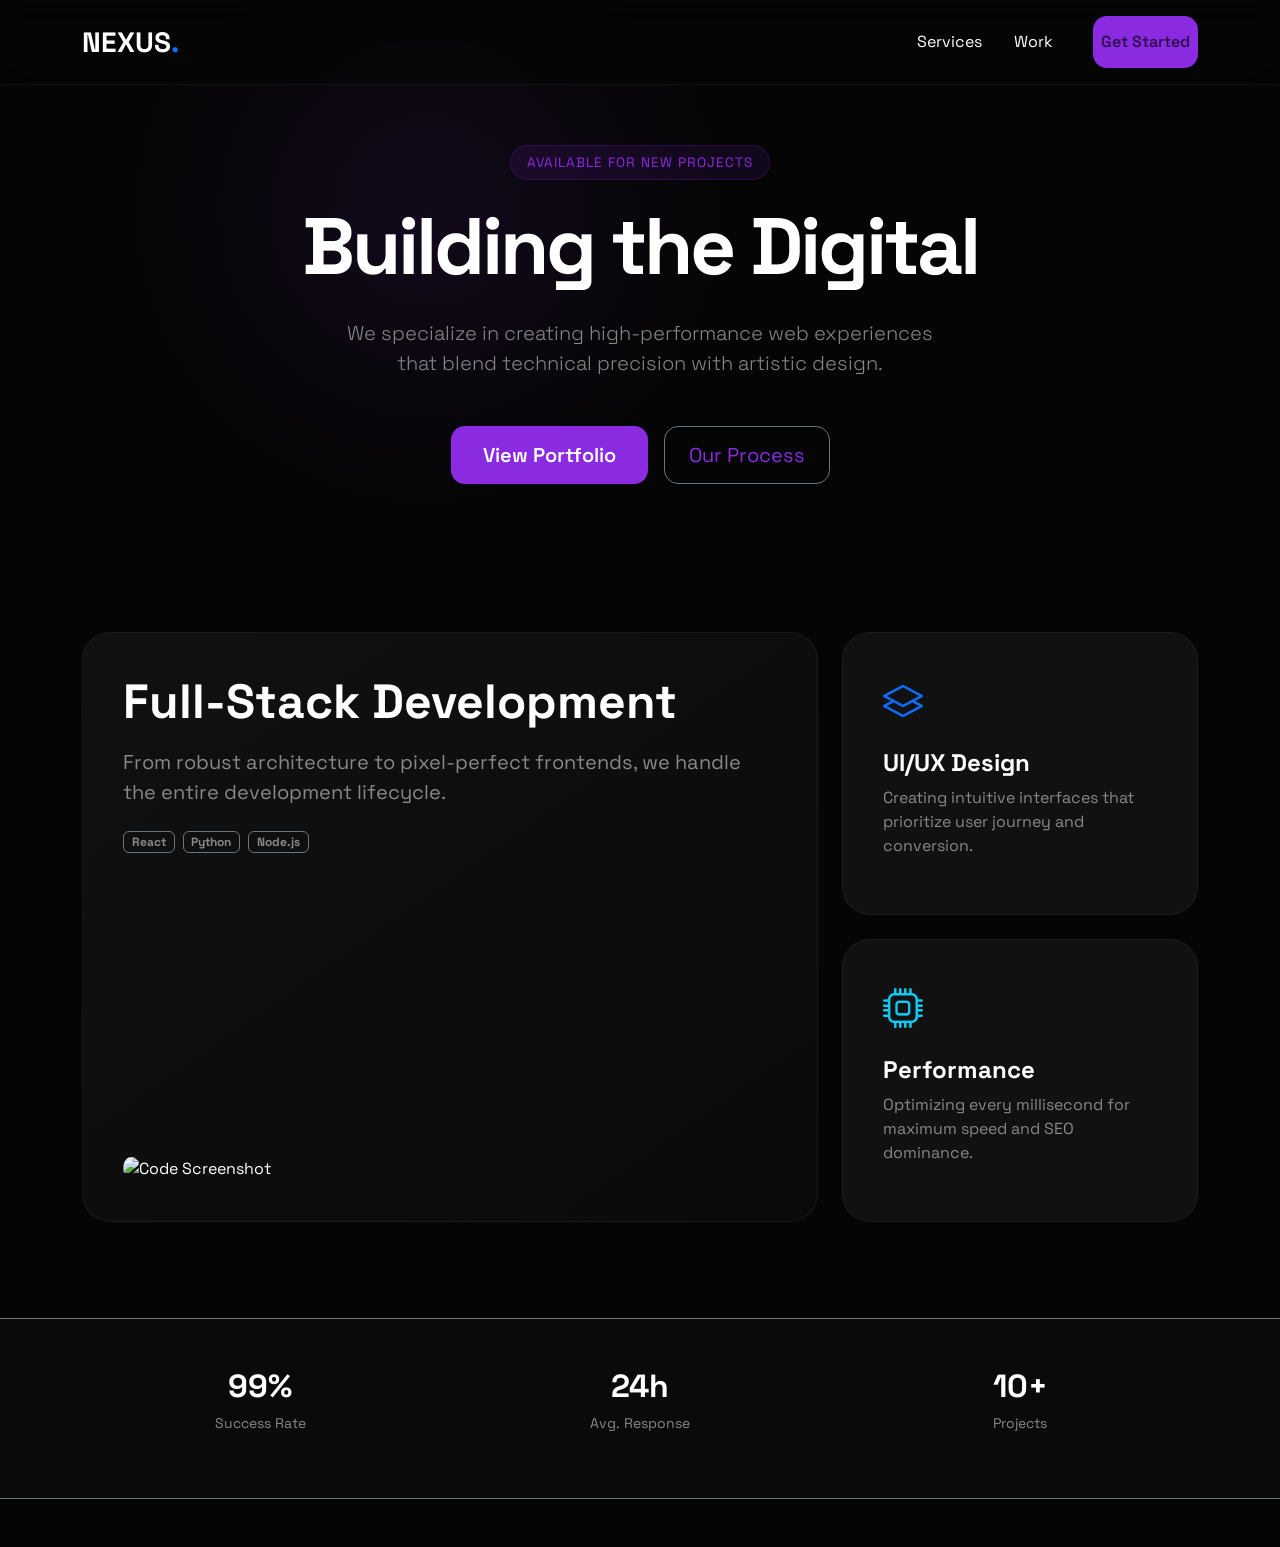
==== index.html @ b709ecfb "initial commit" ====
<!DOCTYPE html>
<html lang="en">
<head>
    <meta charset="UTF-8">
    <meta name="viewport" content="width=device-width, initial-scale=1.0">
    <title>NEXUS | Digital Portfolio</title>
    <link href="https://fonts.googleapis.com/css2?family=Space+Grotesk:wght@300;500;700&display=swap" rel="stylesheet">
    <link href="https://cdn.jsdelivr.net/npm/bootstrap@5.3.0/dist/css/bootstrap.min.css" rel="stylesheet">
    <link rel="stylesheet" href="https://cdn.jsdelivr.net/npm/bootstrap-icons@1.11.1/font/bootstrap-icons.css">
    <link rel="stylesheet" href="main.css">
</head>
<body>

    <nav class="navbar navbar-expand-lg fixed-top glass-nav py-3">
        <div class="container">
            <a class="navbar-brand fw-bold text-white fs-3" href="#">NEXUS<span class="text-primary">.</span></a>
            <button class="navbar-toggler border-0" type="button" data-bs-toggle="collapse" data-bs-target="#navbarNav">
                <i class="bi bi-list text-white fs-1"></i>
            </button>
            <div class="collapse navbar-collapse" id="navbarNav">
                <ul class="navbar-nav ms-auto align-items-center">
                    <li class="nav-item"><a class="nav-link text-white mx-2" href="#services">Services</a></li>
                    <li class="nav-item"><a class="nav-link text-white mx-2" href="#work">Work</a></li>
                    <li class="nav-item"><a class="nav-link btn btn-primary ms-lg-4" href="#contact">Get Started</a></li>
                </ul>
            </div>
        </div>
    </nav>

    <header class="hero-section text-center">
        <div class="container">
            <div class="mb-4">
                <span class="badge-modern">Available for new projects</span>
            </div>
            <h1 class="display-1 mb-4">Building the Digital <br><span id="typewriter"></span></h1>
            <p class="lead text-secondary mx-auto mb-5" style="max-width: 600px;">
                We specialize in creating high-performance web experiences that blend technical precision with artistic design.
            </p>
            <div class="d-flex justify-content-center gap-3">
                <button class="btn btn-primary btn-lg">View Portfolio</button>
                <button class="btn btn-outline-light btn-lg border-secondary px-4" style="border-radius: 14px;"><a href="process.html">Our Process</a></button>
            </div>
        </div>
    </header>

    <section id="services" class="py-5">
        <div class="container">
            <div class="row g-4">
                <div class="col-lg-8">
                    <div class="bento-card main-feature d-flex flex-column justify-content-between">
                        <div>
                            <h3 class="display-5 fw-bold mb-3">Full-Stack Development</h3>
                            <p class="text-secondary fs-5 mb-4">From robust architecture to pixel-perfect frontends, we handle the entire development lifecycle.</p>
                            <div class="d-flex gap-2 mb-4">
                                <span class="badge border border-secondary text-secondary">React</span>
                                <span class="badge border border-secondary text-secondary">Python</span>
                                <span class="badge border border-secondary text-secondary">Node.js</span>
                            </div>
                        </div>
                        <div class="rounded-4 overflow-hidden mt-4">
                            <img src="https://images.unsplash.com/photo-1498050108023-c5249f4df085?auto=format&fit=crop&w=800&q=80" class="img-fluid" alt="Code Screenshot">
                        </div>
                    </div>
                </div>

                <div class="col-lg-4">
                    <div class="row g-4 h-100">
                        <div class="col-12">
                            <div class="bento-card">
                                <i class="bi bi-layers fs-1 text-primary mb-3 d-block"></i>
                                <h4 class="fw-bold">UI/UX Design</h4>
                                <p class="text-secondary">Creating intuitive interfaces that prioritize user journey and conversion.</p>
                            </div>
                        </div>
                        <div class="col-12">
                            <div class="bento-card">
                                <i class="bi bi-cpu fs-1 text-info mb-3 d-block"></i>
                                <h4 class="fw-bold">Performance</h4>
                                <p class="text-secondary">Optimizing every millisecond for maximum speed and SEO dominance.</p>
                            </div>
                        </div>
                    </div>
                </div>
            </div>
        </div>
    </section>

    <section class="py-5 my-5 border-top border-bottom border-secondary" style="background: rgba(255,255,255,0.02);">
        <div class="container">
            <div class="row text-center">
                <div class="col-6 col-md-4">
                    <h2 class="fw-bold">99%</h2>
                    <p class="text-secondary small">Success Rate</p>
                </div>
                <div class="col-6 col-md-4">
                    <h2 class="fw-bold">24h</h2>
                    <p class="text-secondary small">Avg. Response</p>
                </div>
                <div class="col-12 col-md-4">
                    <h2 class="fw-bold">10+</h2>
                    <p class="text-secondary small">Projects</p>
                </div>
            </div>
        </div>
    </section>

    <script src="https://cdn.jsdelivr.net/npm/bootstrap@5.3.0/dist/js/bootstrap.bundle.min.js"></script>
    <script src="https://unpkg.com/typed.js@2.1.0/dist/typed.umd.js"></script>
    <script>
        var typed = new Typed('#typewriter', {
            strings: ['Standard.', 'Experience.', 'Frontier.'],
            typeSpeed: 60,
            backSpeed: 40,
            loop: true
        });
    </script>
</body>
</html>
---- main.css ----
:root {
    --bg-dark: #050505;
    --card-bg: #111111;
    --accent: #8A2BE2; /* Electric Violet */
    --text-muted: #888888;
}

a{
    color: var(--accent);
    text-decoration: none;
    transition: color 0.3s;}

body {
    background-color: var(--bg-dark);
    color: #ffffff;
    font-family: 'Space Grotesk', sans-serif;
    overflow-x: hidden;
}

/* Subtle Background Glow */
body::before {
    content: "";
    position: absolute;
    top: -10%; left: 10%;
    width: 600px; height: 600px;
    background: radial-gradient(circle, rgba(138, 43, 226, 0.1) 0%, rgba(0,0,0,0) 70%);
    z-index: -1;
}

/* Glassmorphism Navbar */
.glass-nav {
    background: rgba(5, 5, 5, 0.8);
    backdrop-filter: blur(15px);
    border-bottom: 1px solid rgba(255, 255, 255, 0.05);
}

/* Hero Section */
.hero-section {
    padding-top: 150px;
    padding-bottom: 100px;
}

.display-1 {
    letter-spacing: -3px;
    font-weight: 700;
}

/* Bento Card System */
.bento-card {
    background: var(--card-bg);
    border: 1px solid rgba(255, 255, 255, 0.05);
    border-radius: 28px;
    padding: 40px;
    height: 100%;
    transition: all 0.4s cubic-bezier(0.175, 0.885, 0.32, 1.275);
    position: relative;
    overflow: hidden;
}

.bento-card:hover {
    border-color: rgba(138, 43, 226, 0.4);
    transform: translateY(-8px);
    box-shadow: 0 20px 40px rgba(0,0,0,0.6);
}

.main-feature {
    background: linear-gradient(145deg, #111111 0%, #0a0a0a 100%);
}

/* Custom Primary Button */
.btn-primary {
    background-color: var(--accent);
    border: none;
    padding: 14px 32px;
    border-radius: 14px;
    font-weight: 600;
    transition: 0.3s;
}

.btn-primary:hover {
    background-color: #7224bc;
    box-shadow: 0 0 25px rgba(138, 43, 226, 0.4);
    transform: scale(1.05);
}

.text-secondary {
    color: var(--text-muted) !important;
}

/* Floating Badge */
.badge-modern {
    background: rgba(138, 43, 226, 0.1);
    color: var(--accent);
    border: 1px solid rgba(138, 43, 226, 0.2);
    padding: 8px 16px;
    border-radius: 100px;
    font-size: 0.85rem;
    text-transform: uppercase;
    letter-spacing: 1px;
}

#typewriter {
    color: var(--accent);
}


/* process */

:root {
    --bg-dark: #050505;
    --card-bg: #111111;
    --accent: #8A2BE2;
    --text-muted: #888888;
}

body {
    background-color: var(--bg-dark);
    color: #ffffff;
    font-family: 'Space Grotesk', sans-serif;
    overflow-x: hidden;
}

/* Glassmorphism Navbar */
.glass-nav {
    background: rgba(5, 5, 5, 0.8);
    backdrop-filter: blur(15px);
    border-bottom: 1px solid rgba(255, 255, 255, 0.05);
}

.process-header {
    padding-top: 150px;
    padding-bottom: 80px;
    background: radial-gradient(circle at top right, rgba(138, 43, 226, 0.08), transparent);
}

/* Timeline Styling */
.timeline-container {
    position: relative;
    max-width: 900px;
    margin: 0 auto;
    padding: 40px 0;
}

/* The vertical line */
.timeline-container::after {
    content: '';
    position: absolute;
    width: 2px;
    background: rgba(255, 255, 255, 0.1);
    top: 0;
    bottom: 0;
    left: 50%;
    margin-left: -1px;
}

.process-step {
    padding: 10px 40px;
    position: relative;
    background-color: inherit;
    width: 50%;
}

/* The dots on the timeline */
.process-step::after {
    content: '';
    position: absolute;
    width: 16px;
    height: 16px;
    right: -8px;
    background-color: var(--bg-dark);
    border: 3px solid var(--accent);
    top: 25px;
    border-radius: 50%;
    z-index: 1;
}

/* Initial state of the cards */
.process-step {
    opacity: 0;
    transform: translateY(50px);
    transition: all 0.8s cubic-bezier(0.25, 1, 0.5, 1);
}

/* The class we will add via JavaScript */
.process-step.is-visible {
    opacity: 1;
    transform: translateY(0);
}

.left { left: 0; text-align: right; }
.right { left: 50%; text-align: left; }

.right::after { left: -8px; }

.process-card {
    background: var(--card-bg);
    border: 1px solid rgba(255, 255, 255, 0.05);
    padding: 30px;
    border-radius: 20px;
    transition: 0.3s;
}

.process-card:hover {
    border-color: var(--accent);
    box-shadow: 0 0 20px rgba(138, 43, 226, 0.1);
}

.step-number {
    font-size: 4rem;
    font-weight: 700;
    opacity: 0.1;
    position: absolute;
    top: 10px;
    right: 30px;
    line-height: 1;
}

.right .step-number { left: 30px; right: auto; }

@media screen and (max-width: 768px) {
    .timeline-container::after { left: 31px; }
    .process-step { width: 100%; padding-left: 70px; padding-right: 25px; text-align: left; }
    .process-step::after { left: 22px; }
    .right { left: 0%; }
    .step-number { right: 20px !important; left: auto !important; }
}

.footer-cta {
    background: linear-gradient(to bottom, transparent, rgba(138, 43, 226, 0.05));
    padding: 100px 0;
}
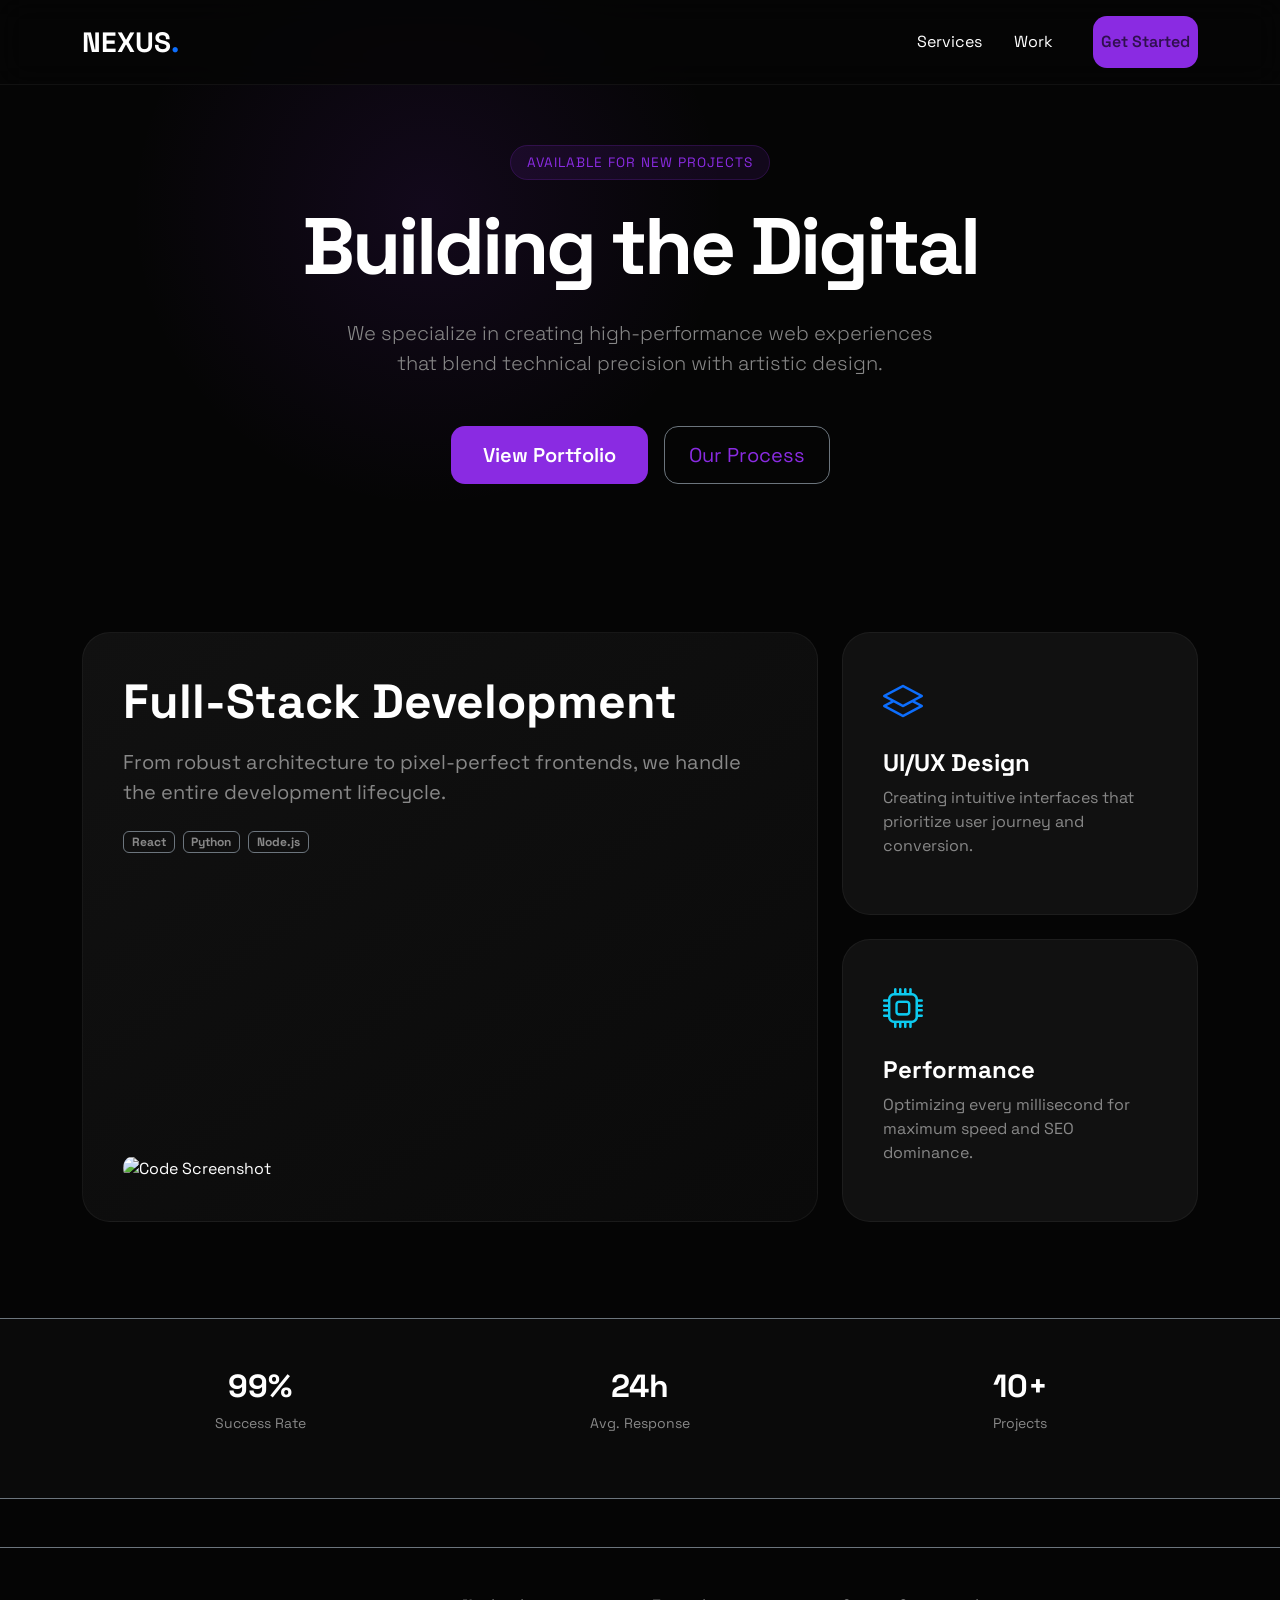
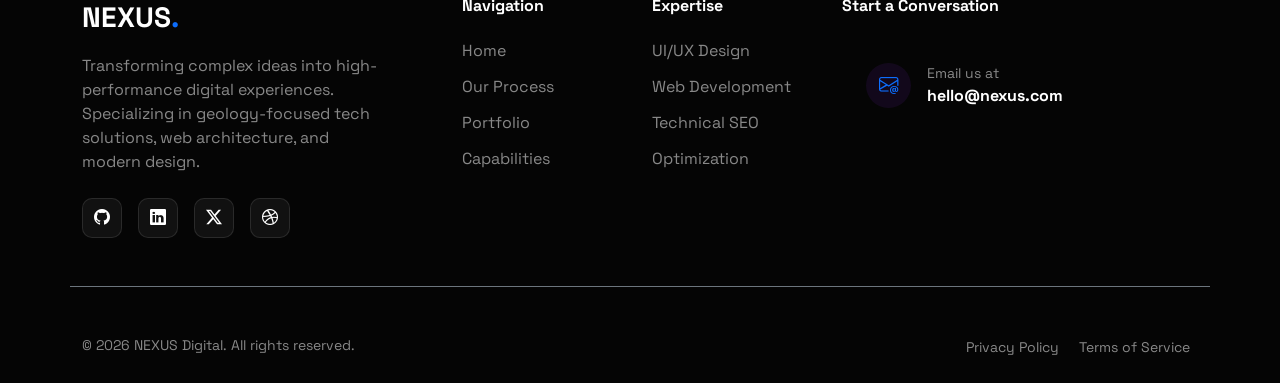
==== commit dffaeb5d: "more" ====
--- a/index.html
+++ b/index.html
@@ -19,8 +19,8 @@
             </button>
             <div class="collapse navbar-collapse" id="navbarNav">
                 <ul class="navbar-nav ms-auto align-items-center">
-                    <li class="nav-item"><a class="nav-link text-white mx-2" href="#services">Services</a></li>
-                    <li class="nav-item"><a class="nav-link text-white mx-2" href="#work">Work</a></li>
+                    <li class="nav-item"><a class="nav-link text-white mx-2" href="services.html">Services</a></li>
+                    <li class="nav-item"><a class="nav-link text-white mx-2" href="services.html#projects">Work</a></li>
                     <li class="nav-item"><a class="nav-link btn btn-primary ms-lg-4" href="#contact">Get Started</a></li>
                 </ul>
             </div>
@@ -37,7 +37,7 @@
                 We specialize in creating high-performance web experiences that blend technical precision with artistic design.
             </p>
             <div class="d-flex justify-content-center gap-3">
-                <button class="btn btn-primary btn-lg">View Portfolio</button>
+                <button class="btn btn-primary btn-lg"><a href="services.html#projects" style="color: white;">View Portfolio</a></button>
                 <button class="btn btn-outline-light btn-lg border-secondary px-4" style="border-radius: 14px;"><a href="process.html">Our Process</a></button>
             </div>
         </div>
@@ -103,16 +103,74 @@
             </div>
         </div>
     </section>
+    <button id="backToTop" class="back-to-top" aria-label="Back to top">
+        <i class="bi bi-arrow-up"></i>
+    </button>
+
+    <footer class="pt-5 pb-4 mt-5 border-top border-secondary" style="background-color: #050505;">
+    <div class="container">
+        <div class="row g-4">
+            <div class="col-lg-4 col-md-12 mb-4">
+                <a class="navbar-brand fw-bold text-white fs-3 d-block mb-3" href="#">NEXUS<span class="text-primary">.</span></a>
+                <p class="text-secondary pe-lg-5">
+                    Transforming complex ideas into high-performance digital experiences. Specializing in geology-focused tech solutions, web architecture, and modern design.
+                </p>
+                <div class="d-flex gap-3 mt-4">
+                    <a href="#" class="social-icon"><i class="bi bi-github"></i></a>
+                    <a href="#" class="social-icon"><i class="bi bi-linkedin"></i></a>
+                    <a href="#" class="social-icon"><i class="bi bi-twitter-x"></i></a>
+                    <a href="#" class="social-icon"><i class="bi bi-dribbble"></i></a>
+                </div>
+            </div>
+
+            <div class="col-lg-2 col-md-4 col-6 mb-4">
+                <h6 class="text-white fw-bold mb-4">Navigation</h6>
+                <ul class="list-unstyled footer-links">
+                    <li><a href="index.html">Home</a></li>
+                    <li><a href="process.html">Our Process</a></li>
+                    <li><a href="#work">Portfolio</a></li>
+                    <li><a href="#services">Capabilities</a></li>
+                </ul>
+            </div>
+
+            <div class="col-lg-2 col-md-4 col-6 mb-4">
+                <h6 class="text-white fw-bold mb-4">Expertise</h6>
+                <ul class="list-unstyled footer-links">
+                    <li><a href="#">UI/UX Design</a></li>
+                    <li><a href="#">Web Development</a></li>
+                    <li><a href="#">Technical SEO</a></li>
+                    <li><a href="#">Optimization</a></li>
+                </ul>
+            </div>
+
+            <div class="col-lg-4 col-md-4 mb-4">
+                <h6 class="text-white fw-bold mb-4">Start a Conversation</h6>
+                <div class="glass-card p-4 d-flex align-items-center gap-3">
+                    <div class="icon-circle">
+                        <i class="bi bi-envelope-at text-primary"></i>
+                    </div>
+                    <div>
+                        <p class="small text-secondary mb-0">Email us at</p>
+                        <a href="mailto:hello@nexus.com" class="text-white text-decoration-none fw-bold">hello@nexus.com</a>
+                    </div>
+                </div>
+            </div>
+        </div>
+
+        <div class="row pt-5 mt-4 border-top border-secondary">
+            <div class="col-md-6 text-center text-md-start">
+                <p class="text-secondary small mb-0">&copy; 2026 NEXUS Digital. All rights reserved.</p>
+            </div>
+            <div class="col-md-6 text-center text-md-end mt-2 mt-md-0">
+                <a href="#" class="text-secondary small text-decoration-none mx-2">Privacy Policy</a>
+                <a href="#" class="text-secondary small text-decoration-none mx-2">Terms of Service</a>
+            </div>
+        </div>
+    </div>
+    </footer>
 
     <script src="https://cdn.jsdelivr.net/npm/bootstrap@5.3.0/dist/js/bootstrap.bundle.min.js"></script>
     <script src="https://unpkg.com/typed.js@2.1.0/dist/typed.umd.js"></script>
-    <script>
-        var typed = new Typed('#typewriter', {
-            strings: ['Standard.', 'Experience.', 'Frontier.'],
-            typeSpeed: 60,
-            backSpeed: 40,
-            loop: true
-        });
-    </script>
+    <script src="main.js"></script>
 </body>
 </html>
--- a/main.css
+++ b/main.css
@@ -1,3 +1,8 @@
+
+html {
+    scroll-behavior: smooth;
+}
+
 :root {
     --bg-dark: #050505;
     --card-bg: #111111;
@@ -228,4 +233,191 @@
 .footer-cta {
     background: linear-gradient(to bottom, transparent, rgba(138, 43, 226, 0.05));
     padding: 100px 0;
+}
+
+
+/* footer */
+
+/* Footer Specific Styles */
+.footer-links li {
+margin-bottom: 12px;
+}
+
+.footer-links a {
+color: var(--text-muted);
+text-decoration: none;
+transition: all 0.3s ease;
+}
+
+.footer-links a:hover {
+color: var(--accent);
+padding-left: 5px;
+}
+
+.social-icon {
+width: 40px;
+height: 40px;
+display: flex;
+align-items: center;
+justify-content: center;
+border-radius: 10px;
+background: rgba(255, 255, 255, 0.05);
+color: white;
+text-decoration: none;
+transition: 0.3s;
+border: 1px solid rgba(255, 255, 255, 0.1);
+}
+
+.social-icon:hover {
+background: var(--accent);
+color: white;
+transform: translateY(-3px);
+box-shadow: 0 5px 15px rgba(138, 43, 226, 0.3);
+}
+
+.icon-circle {
+width: 45px;
+height: 45px;
+background: rgba(138, 43, 226, 0.1);
+border-radius: 50%;
+display: flex;
+align-items: center;
+justify-content: center;
+font-size: 1.2rem;
+}
+
+
+/* back2top */
+
+.back-to-top {
+    position: fixed;
+    bottom: 30px;
+    right: 30px;
+    width: 50px;
+    height: 50px;
+    border-radius: 50%;
+    background: rgba(138, 43, 226, 0.2); /* Accent color with transparency */
+    backdrop-filter: blur(10px);
+    border: 1px solid rgba(255, 255, 255, 0.1);
+    color: white;
+    font-size: 1.5rem;
+    display: flex;
+    align-items: center;
+    justify-content: center;
+    cursor: pointer;
+    z-index: 1000;
+    opacity: 0;
+    visibility: hidden;
+    transition: all 0.4s cubic-bezier(0.175, 0.885, 0.32, 1.275);
+}
+
+.back-to-top.show {
+    opacity: 1;
+    visibility: visible;
+    bottom: 40px; /* Slight lift when appearing */
+}
+
+.back-to-top:hover {
+    background: var(--accent);
+    transform: scale(1.1) translateY(-5px);
+    box-shadow: 0 10px 20px rgba(138, 43, 226, 0.4);
+    border-color: rgba(255, 255, 255, 0.3);
+}
+
+/* services */
+
+:root {
+--bg-dark: #050505;
+--card-bg: #111111;
+--accent: #8A2BE2;
+--text-muted: #888888;
+}
+
+body {
+background-color: var(--bg-dark);
+color: #ffffff;
+font-family: 'Space Grotesk', sans-serif;
+}
+
+.glass-nav {
+background: rgba(5, 5, 5, 0.8);
+backdrop-filter: blur(15px);
+border-bottom: 1px solid rgba(255, 255, 255, 0.05);
+}
+
+.services-header {
+padding: 150px 0 60px 0;
+background: linear-gradient(to bottom, rgba(138, 43, 226, 0.05), transparent);
+}
+
+/* Side-Tab Navigation Styling */
+.nav-pills .nav-link {
+color: var(--text-muted);
+background: transparent;
+border: 1px solid transparent;
+padding: 20px;
+text-align: left;
+border-radius: 15px;
+transition: 0.3s;
+margin-bottom: 10px;
+}
+
+.nav-pills .nav-link.active {
+background: var(--card-bg);
+border-color: var(--accent);
+color: white;
+}
+
+.service-content-card {
+background: var(--card-bg);
+border: 1px solid rgba(255, 255, 255, 0.05);
+border-radius: 30px;
+padding: 50px;
+min-height: 500px;
+}
+
+.tech-pill {
+background: rgba(255,255,255,0.05);
+border: 1px solid rgba(255,255,255,0.1);
+padding: 5px 15px;
+border-radius: 100px;
+font-size: 0.9rem;
+display: inline-block;
+margin: 5px;
+}
+
+.feature-list i {
+color: var(--accent);
+margin-right: 10px;
+}
+
+
+/* Project Grid */
+
+.project-item {
+    transition: all 0.5s ease;
+}
+
+.grayscale-img {
+    filter: grayscale(100%);
+    opacity: 0.6;
+    transition: 0.5s ease;
+    height: 250px;
+    object-fit: cover;
+}
+
+.bento-card:hover .grayscale-img {
+    filter: grayscale(0%);
+    opacity: 1;
+    transform: scale(1.05);
+}
+
+.filter-btn.active {
+    background: var(--accent);
+    box-shadow: 0 0 15px rgba(138, 43, 226, 0.3);
+}
+
+/* Hide items that don't match filter */
+.hide-item {
+    display: none;
 }
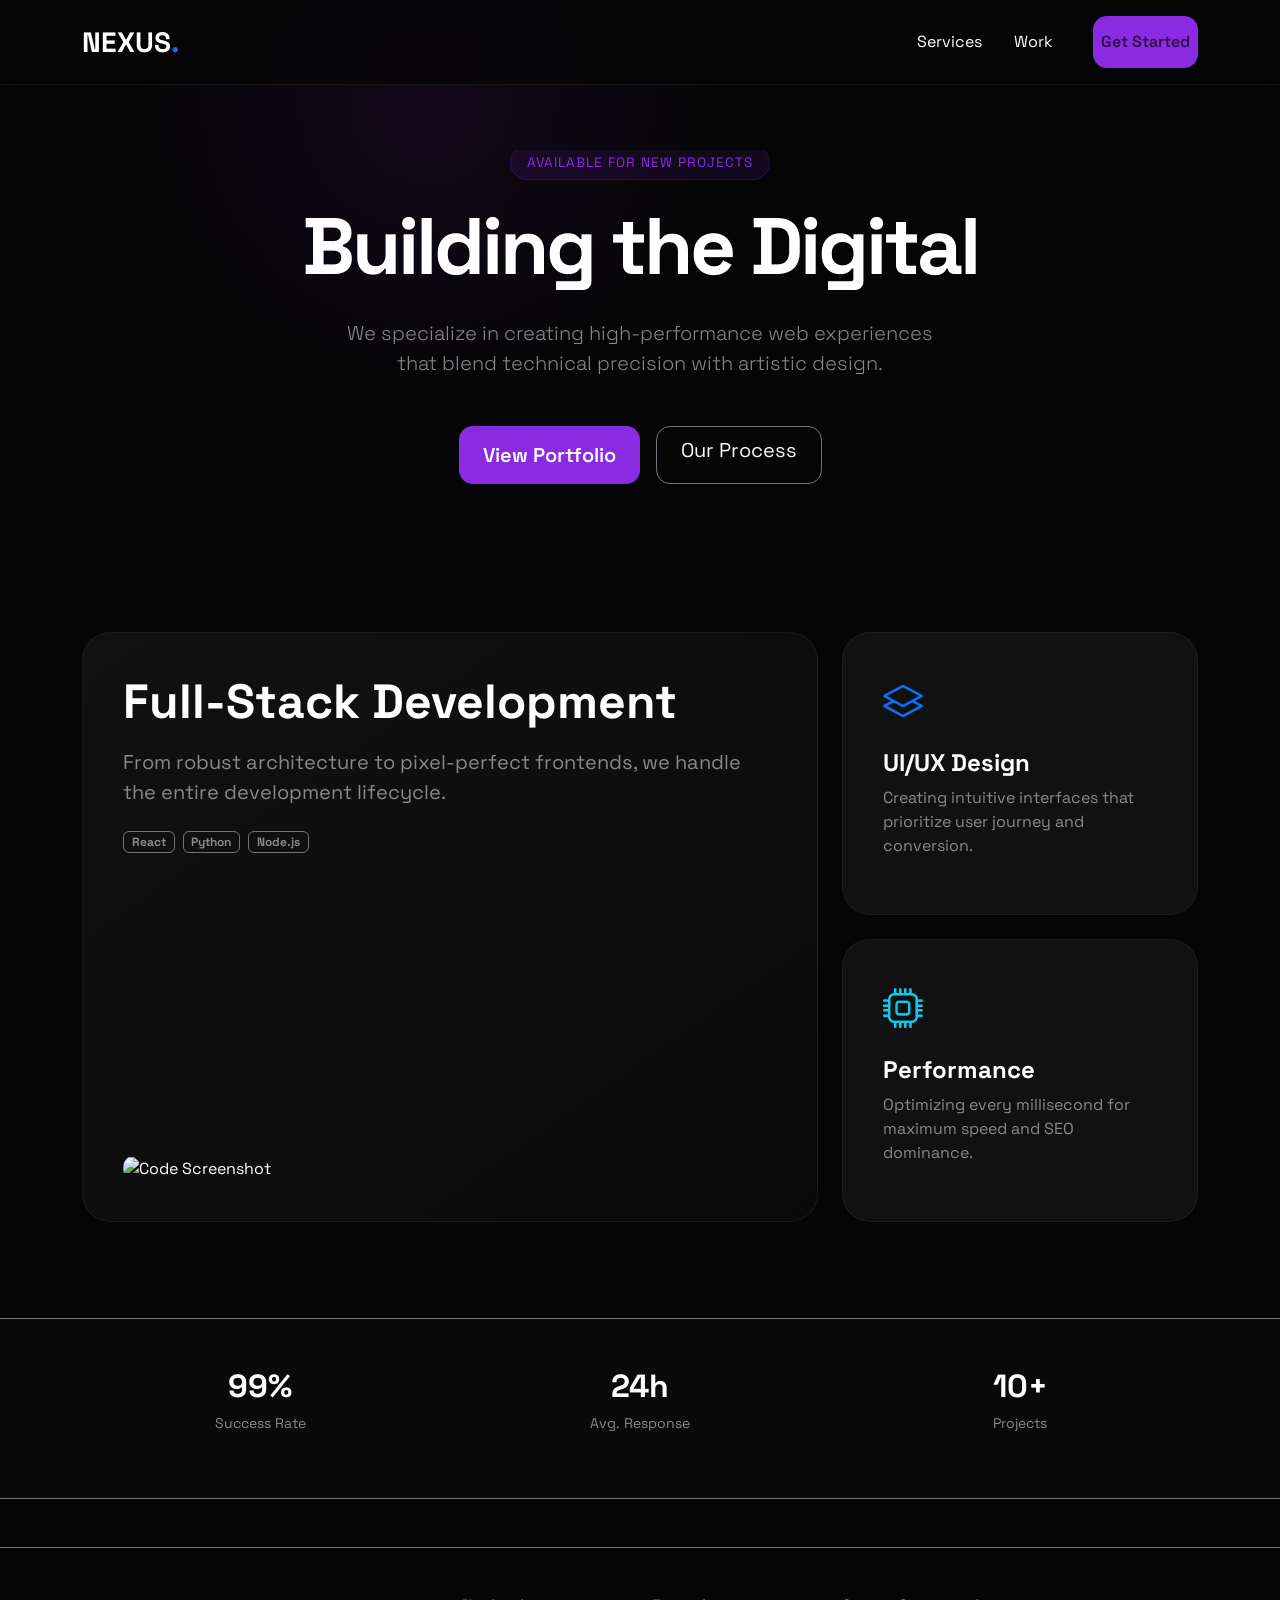
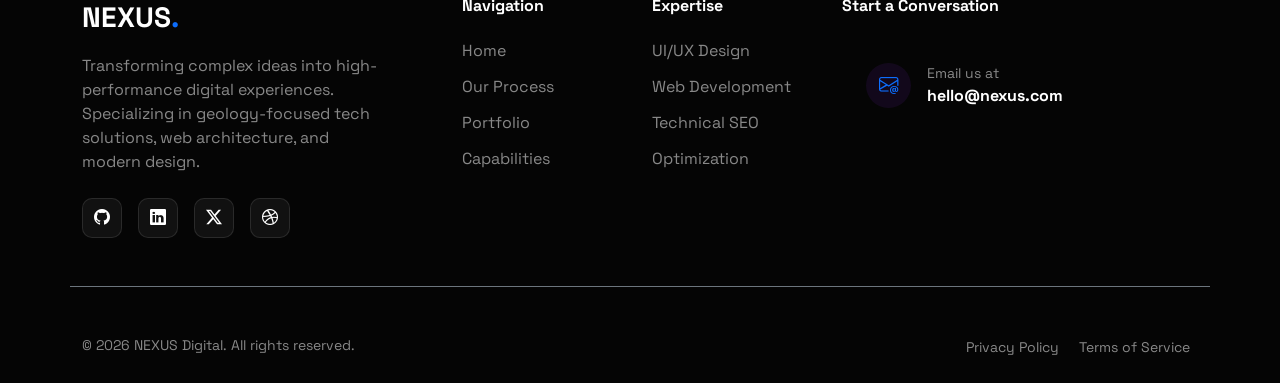
==== commit d8d47c57: "Update navigation links, add footer, and implement back-to-top button" ====
--- a/index.html
+++ b/index.html
@@ -8,6 +8,7 @@
     <link href="https://cdn.jsdelivr.net/npm/bootstrap@5.3.0/dist/css/bootstrap.min.css" rel="stylesheet">
     <link rel="stylesheet" href="https://cdn.jsdelivr.net/npm/bootstrap-icons@1.11.1/font/bootstrap-icons.css">
     <link rel="stylesheet" href="main.css">
+    <link rel="icon" type="image/svg+xml" href="fff.png">
 </head>
 <body>
 
@@ -21,7 +22,7 @@
                 <ul class="navbar-nav ms-auto align-items-center">
                     <li class="nav-item"><a class="nav-link text-white mx-2" href="services.html">Services</a></li>
                     <li class="nav-item"><a class="nav-link text-white mx-2" href="services.html#projects">Work</a></li>
-                    <li class="nav-item"><a class="nav-link btn btn-primary ms-lg-4" href="#contact">Get Started</a></li>
+                    <li class="nav-item"><a class="nav-link btn btn-primary ms-lg-4" href="contact.html">Get Started</a></li>
                 </ul>
             </div>
         </div>
@@ -37,8 +38,8 @@
                 We specialize in creating high-performance web experiences that blend technical precision with artistic design.
             </p>
             <div class="d-flex justify-content-center gap-3">
-                <button class="btn btn-primary btn-lg"><a href="services.html#projects" style="color: white;">View Portfolio</a></button>
-                <button class="btn btn-outline-light btn-lg border-secondary px-4" style="border-radius: 14px;"><a href="process.html">Our Process</a></button>
+                <a href="services.html#projects" class="btn btn-primary btn-lg px-4">View Portfolio</a>
+                <a href="process.html" class="btn btn-outline-light btn-lg border-secondary px-4" style="border-radius: 14px;">Our Process</a>
             </div>
         </div>
     </header>
@@ -128,8 +129,8 @@
                 <ul class="list-unstyled footer-links">
                     <li><a href="index.html">Home</a></li>
                     <li><a href="process.html">Our Process</a></li>
-                    <li><a href="#work">Portfolio</a></li>
-                    <li><a href="#services">Capabilities</a></li>
+                    <li><a href="services.html#projects">Portfolio</a></li>
+                    <li><a href="services.html">Capabilities</a></li>
                 </ul>
             </div>
 
--- a/main.css
+++ b/main.css
@@ -1,6 +1,35 @@
 
 html {
     scroll-behavior: smooth;
+}
+
+
+/* Global reset to prevent horizontal scroll */
+html, body {
+    width: 100%;
+    margin: 0;
+    padding: 0;
+    overflow-x: hidden; /* This is the primary fix */
+    position: relative;
+}
+
+/* Ensure all images stay within their parent containers */
+img {
+    max-width: 100%;
+    height: auto;
+}
+
+/* Fix for Bootstrap rows */
+.container {
+    overflow: hidden; /* Keeps bento cards from peeking out during hover animations */
+}
+
+/* Responsive typography to prevent long words from pushing the screen */
+@media (max-width: 768px) {
+    .display-1 {
+        font-size: 3rem !important;
+        word-wrap: break-word;
+    }
 }
 
 :root {
@@ -420,4 +449,60 @@
 /* Hide items that don't match filter */
 .hide-item {
     display: none;
+}
+
+
+/* contact */
+
+.contact-section {
+    padding-top: 150px;
+    padding-bottom: 100px;
+    background: radial-gradient(circle at bottom left, rgba(138, 43, 226, 0.05), transparent);
+}
+
+.form-control, .form-select {
+    background: rgba(255, 255, 255, 0.03);
+    border: 1px solid rgba(255, 255, 255, 0.1);
+    color: white;
+    padding: 15px;
+    border-radius: 12px;
+    transition: all 0.3s ease;
+}
+
+.form-control:focus, .form-select:focus {
+    background: rgba(255, 255, 255, 0.05);
+    border-color: var(--accent);
+    color: white;
+    box-shadow: 0 0 15px rgba(138, 43, 226, 0.2);
+}
+
+.form-label {
+    font-weight: 500;
+    margin-bottom: 10px;
+    color: #ddd;
+}
+
+/* Custom Radio Buttons for Project Type */
+.project-type-card {
+    cursor: pointer;
+    border: 1px solid rgba(255, 255, 255, 0.1);
+    background: var(--card-bg);
+    padding: 20px;
+    border-radius: 15px;
+    text-align: center;
+    transition: 0.3s;
+    height: 100%;
+}
+
+.project-type-input:checked + .project-type-card {
+    border-color: var(--accent);
+    background: rgba(138, 43, 226, 0.1);
+}
+
+.project-type-input {
+    display: none;
+}
+
+.form-select {
+    color: #808080 !important; /* Light gray instead of pure white */
 }
